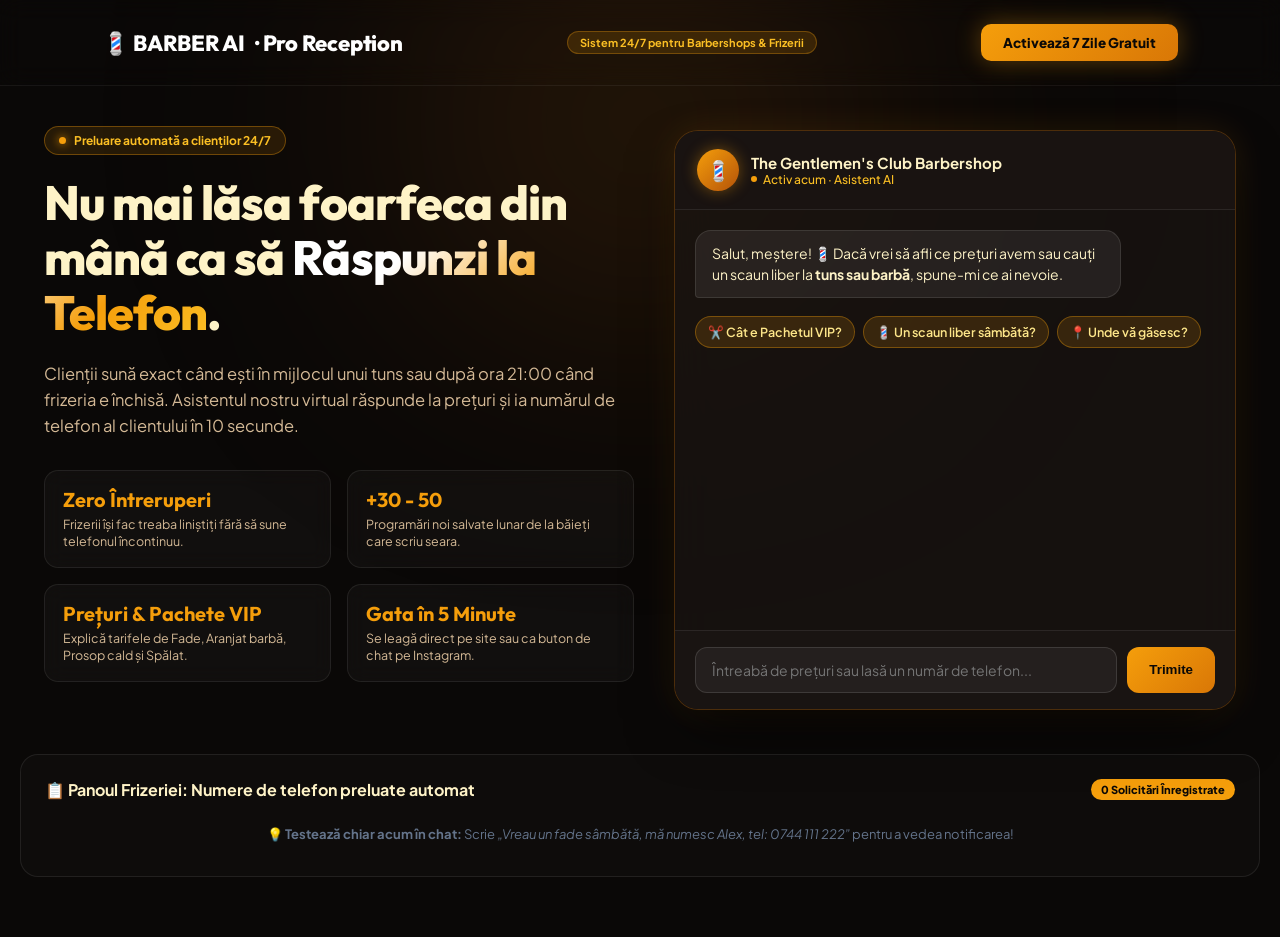
==== barbershop.html @ 40142301 "Showroom AI Chatbots 2026" ====
<!DOCTYPE html>
<html lang="ro">
<head>
<meta charset="UTF-8">
<meta name="viewport" content="width=device-width, initial-scale=1.0">
<title>Recepție AI Barbershop — Asistent Virtual 24/7 pentru Frizerii & Barbershops</title>
<link rel="preconnect" href="https://fonts.googleapis.com">
<link rel="preconnect" href="https://fonts.gstatic.com" crossorigin>
<link href="https://fonts.googleapis.com/css2?family=Plus+Jakarta+Sans:wght@300;400;500;600;700;800&family=Outfit:wght@500;600;700;800;900&family=JetBrains+Mono:wght@400;500&display=swap" rel="stylesheet">
<style>
  :root {
    --bg-dark: #0A0807;
    --card-bg: rgba(26, 21, 18, 0.75);
    --card-border: rgba(217, 119, 6, 0.28);
    --accent-gold: #F59E0B;
    --accent-amber: #D97706;
    --text-primary: #FEF3C7;
    --text-secondary: #D4B996;
    --font-heading: 'Outfit', sans-serif;
    --font-body: 'Plus Jakarta Sans', sans-serif;
  }

  * { box-sizing: border-box; margin: 0; padding: 0; }
  body {
    background: var(--bg-dark);
    color: var(--text-primary);
    font-family: var(--font-body);
    min-height: 100vh;
    overflow-x: hidden;
    position: relative;
    padding-bottom: 60px;
  }

  .ambient-glow {
    position: fixed;
    top: -20%;
    left: 50%;
    transform: translateX(-50%);
    width: 800px;
    height: 600px;
    background: radial-gradient(circle, rgba(217, 119, 6, 0.18) 0%, rgba(180, 83, 9, 0.06) 50%, transparent 80%);
    filter: blur(120px);
    pointer-events: none;
    z-index: 0;
  }

  header {
    position: relative;
    z-index: 10;
    display: flex;
    justify-content: space-between;
    align-items: center;
    padding: 24px 8%;
    border-bottom: 1px solid rgba(255, 255, 255, 0.06);
    backdrop-filter: blur(12px);
  }
  .brand {
    font-family: var(--font-heading);
    font-size: 22px;
    font-weight: 800;
    color: #FFFFFF;
    display: flex;
    align-items: center;
    gap: 10px;
    letter-spacing: -0.01em;
  }
  .brand-badge {
    background: rgba(245, 158, 11, 0.15);
    color: #FBBF24;
    font-size: 11px;
    font-weight: 700;
    padding: 4px 12px;
    border-radius: 20px;
    border: 1px solid rgba(245, 158, 11, 0.3);
  }
  .header-cta {
    background: linear-gradient(135deg, #F59E0B, #D97706);
    color: #0A0807;
    padding: 10px 22px;
    border-radius: 10px;
    font-weight: 800;
    font-size: 13.5px;
    text-decoration: none;
    box-shadow: 0 0 25px rgba(245, 158, 11, 0.35);
    transition: all 0.2s;
  }
  .header-cta:hover { transform: translateY(-2px); box-shadow: 0 0 35px rgba(245, 158, 11, 0.55); }

  .hero-container {
    position: relative;
    z-index: 10;
    max-width: 1240px;
    margin: 40px auto 0;
    padding: 0 24px;
    display: grid;
    grid-template-columns: 1.05fr 1fr;
    gap: 40px;
    align-items: center;
  }
  @media (max-width: 960px) {
    .hero-container { grid-template-columns: 1fr; margin-top: 20px; }
  }

  .pill-tag {
    display: inline-flex;
    align-items: center;
    gap: 8px;
    padding: 6px 14px;
    border-radius: 30px;
    background: rgba(245, 158, 11, 0.12);
    border: 1px solid rgba(245, 158, 11, 0.35);
    font-size: 12px;
    font-weight: 700;
    color: #FBBF24;
    margin-bottom: 20px;
  }
  .pill-dot { width: 7px; height: 7px; border-radius: 50%; background: #F59E0B; box-shadow: 0 0 10px #F59E0B; }
  
  h1 {
    font-family: var(--font-heading);
    font-size: 48px;
    line-height: 1.15;
    font-weight: 800;
    letter-spacing: -0.02em;
    margin-bottom: 20px;
  }
  .gradient-text {
    background: linear-gradient(135deg, #FFFFFF 30%, #F59E0B 70%, #FBBF24 100%);
    -webkit-background-clip: text;
    -webkit-text-fill-color: transparent;
  }
  p.subtitle {
    font-size: 16.5px;
    line-height: 1.6;
    color: var(--text-secondary);
    margin-bottom: 30px;
  }

  .bento-mini {
    display: grid;
    grid-template-columns: 1fr 1fr;
    gap: 16px;
    margin-bottom: 32px;
  }
  .bento-item {
    background: rgba(255, 255, 255, 0.03);
    border: 1px solid rgba(255, 255, 255, 0.08);
    border-radius: 14px;
    padding: 16px 18px;
    backdrop-filter: blur(10px);
  }
  .bento-item b { display: block; font-size: 20px; font-family: var(--font-heading); color: #F59E0B; margin-bottom: 4px; }
  .bento-item span { font-size: 12.5px; color: var(--text-secondary); line-height: 1.4; display: block; }

  .chat-card {
    background: var(--card-bg);
    border: 1px solid var(--card-border);
    border-radius: 24px;
    box-shadow: 0 25px 60px -15px rgba(0, 0, 0, 0.8), 0 0 35px rgba(245, 158, 11, 0.12);
    backdrop-filter: blur(20px);
    display: flex;
    flex-direction: column;
    height: 580px;
    overflow: hidden;
    position: relative;
  }
  .chat-top {
    padding: 18px 22px;
    background: rgba(26, 21, 18, 0.9);
    border-bottom: 1px solid rgba(255, 255, 255, 0.08);
    display: flex;
    justify-content: space-between;
    align-items: center;
  }
  .chat-profile { display: flex; align-items: center; gap: 12px; }
  .chat-avatar-icon {
    width: 42px;
    height: 42px;
    border-radius: 50%;
    background: linear-gradient(135deg, #F59E0B, #B45309);
    display: flex;
    align-items: center;
    justify-content: center;
    font-size: 20px;
    box-shadow: 0 0 15px rgba(245, 158, 11, 0.4);
  }
  .chat-status-active { font-size: 12px; color: #FBBF24; display: flex; align-items: center; gap: 6px; font-weight: 500; }

  .chat-feed {
    flex: 1;
    padding: 20px;
    overflow-y: auto;
    display: flex;
    flex-direction: column;
    gap: 14px;
  }
  .msg-bubble {
    max-width: 82%;
    padding: 12px 16px;
    border-radius: 16px;
    font-size: 14px;
    line-height: 1.5;
  }
  .msg-bubble.bot {
    background: rgba(255, 255, 255, 0.07);
    border: 1px solid rgba(255, 255, 255, 0.1);
    align-self: flex-start;
    border-bottom-left-radius: 4px;
    color: #FEF3C7;
  }
  .msg-bubble.user {
    background: linear-gradient(135deg, #F59E0B, #D97706);
    color: #0A0807;
    font-weight: 600;
    align-self: flex-end;
    border-bottom-right-radius: 4px;
    box-shadow: 0 4px 15px rgba(245, 158, 11, 0.3);
  }

  .quick-chips-group { display: flex; flex-wrap: wrap; gap: 8px; margin-top: 4px; }
  .quick-chip-btn {
    background: rgba(245, 158, 11, 0.15);
    border: 1px solid rgba(245, 158, 11, 0.35);
    color: #FDE68A;
    padding: 7px 12px;
    border-radius: 20px;
    font-size: 12.5px;
    font-weight: 600;
    cursor: pointer;
    transition: all 0.2s;
  }
  .quick-chip-btn:hover {
    background: linear-gradient(135deg, #F59E0B, #D97706);
    color: #0A0807;
    transform: translateY(-2px);
  }

  .typing-ind {
    display: flex; gap: 5px; padding: 12px 16px; background: rgba(255, 255, 255, 0.05);
    border: 1px solid rgba(255, 255, 255, 0.08); border-radius: 16px; align-self: flex-start;
  }
  .typing-ind span { width: 6px; height: 6px; border-radius: 50%; background: #F59E0B; animation: bounce 1.2s infinite ease-in-out; }
  .typing-ind span:nth-child(2) { animation-delay: 0.15s; }
  .typing-ind span:nth-child(3) { animation-delay: 0.3s; }
  @keyframes bounce { 0%, 60%, 100% { transform: translateY(0); opacity: 0.4; } 30% { transform: translateY(-5px); opacity: 1; } }

  .lead-toast {
    background: linear-gradient(135deg, rgba(245, 158, 11, 0.2), rgba(217, 119, 6, 0.15));
    border: 1px solid #F59E0B;
    color: #FEF3C7;
    padding: 12px 16px;
    border-radius: 12px;
    font-size: 13px;
    display: flex;
    align-items: center;
    gap: 10px;
    box-shadow: 0 0 20px rgba(245, 158, 11, 0.25);
  }

  .chat-bottom-input {
    padding: 16px 20px;
    background: rgba(26, 21, 18, 0.95);
    border-top: 1px solid rgba(255, 255, 255, 0.08);
    display: flex;
    gap: 10px;
  }
  .chat-bottom-input input {
    flex: 1;
    background: rgba(255, 255, 255, 0.05);
    border: 1px solid rgba(255, 255, 255, 0.12);
    border-radius: 12px;
    padding: 13px 16px;
    color: #FFFFFF;
    font-family: inherit;
    font-size: 14px;
    outline: none;
    transition: all 0.2s;
  }
  .chat-bottom-input input:focus {
    border-color: #F59E0B;
    background: rgba(255, 255, 255, 0.08);
    box-shadow: 0 0 15px rgba(245, 158, 11, 0.2);
  }
  .send-action-btn {
    background: linear-gradient(135deg, #F59E0B, #D97706);
    color: #0A0807;
    border: none;
    border-radius: 12px;
    padding: 0 22px;
    font-weight: 800;
    cursor: pointer;
    transition: all 0.2s;
  }
  .send-action-btn:hover { transform: scale(1.02); opacity: 0.95; }

  .reception-panel {
    max-width: 1240px;
    margin: 40px auto 0;
    padding: 24px;
    background: rgba(255, 255, 255, 0.02);
    border: 1px solid rgba(255, 255, 255, 0.08);
    border-radius: 18px;
  }
  .reception-header { display: flex; justify-content: space-between; align-items: center; margin-bottom: 16px; }
  .reception-badge { background: #F59E0B; color: #0A0807; font-weight: 800; font-size: 11px; padding: 4px 10px; border-radius: 20px; }
  .leads-flow { display: flex; flex-direction: column; gap: 10px; }
  .lead-entry {
    background: rgba(255, 255, 255, 0.03);
    border: 1px solid rgba(255, 255, 255, 0.06);
    padding: 12px 18px;
    border-radius: 10px;
    display: flex;
    justify-content: space-between;
    align-items: center;
    font-size: 13.5px;
  }
  .lead-num { font-family: 'JetBrains Mono', monospace; color: #FBBF24; font-weight: 600; }
</style>
</head>
<body>

  <div class="ambient-glow"></div>

  <header>
    <div class="brand">
      💈 BARBER AI <span>· Pro Reception</span>
    </div>
    <div class="brand-badge">Sistem 24/7 pentru Barbershops & Frizerii</div>
    <a href="#test" class="header-cta">Activează 7 Zile Gratuit</a>
  </header>

  <div class="hero-container" id="test">
    <div>
      <div class="pill-tag">
        <span class="pill-dot"></span> Preluare automată a clienților 24/7
      </div>
      <h1>Nu mai lăsa foarfeca din mână ca să <span class="gradient-text">Răspunzi la Telefon</span>.</h1>
      <p class="subtitle">
        Clienții sună exact când ești în mijlocul unui tuns sau după ora 21:00 când frizeria e închisă. Asistentul nostru virtual răspunde la prețuri și ia numărul de telefon al clientului în 10 secunde.
      </p>

      <div class="bento-mini">
        <div class="bento-item">
          <b>Zero Întreruperi</b>
          <span>Frizerii își fac treaba liniștiți fără să sune telefonul încontinuu.</span>
        </div>
        <div class="bento-item">
          <b>+30 - 50</b>
          <span>Programări noi salvate lunar de la băieți care scriu seara.</span>
        </div>
        <div class="bento-item">
          <b>Prețuri & Pachete VIP</b>
          <span>Explică tarifele de Fade, Aranjat barbă, Prosop cald și Spălat.</span>
        </div>
        <div class="bento-item">
          <b>Gata în 5 Minute</b>
          <span>Se leagă direct pe site sau ca buton de chat pe Instagram.</span>
        </div>
      </div>
    </div>

    <div class="chat-card">
      <div class="chat-top">
        <div class="chat-profile">
          <div class="chat-avatar-icon">💈</div>
          <div>
            <div style="font-weight: 700; font-size: 15px;">The Gentlemen's Club Barbershop</div>
            <div class="chat-status-active"><span style="width:6px;height:6px;border-radius:50%;background:#F59E0B;"></span> Activ acum · Asistent AI</div>
          </div>
        </div>
      </div>

      <div class="chat-feed" id="chatFeed">
        <div class="msg-bubble bot">
          Salut, meștere! 💈 Dacă vrei să afli ce prețuri avem sau cauți un scaun liber la <b>tuns sau barbă</b>, spune-mi ce ai nevoie.
        </div>

        <div class="quick-chips-group" id="chipsBox">
          <div class="quick-chip-btn" onclick="sendChip('Cât costă Pachetul VIP (Tuns + Barbă)?')">✂️ Cât e Pachetul VIP?</div>
          <div class="quick-chip-btn" onclick="sendChip('Vreau o programare sâmbătă la prânz')">💈 Un scaun liber sâmbătă?</div>
          <div class="quick-chip-btn" onclick="sendChip('Unde aveți frizeria?')">📍 Unde vă găsesc?</div>
        </div>
      </div>

      <div class="chat-bottom-input">
        <input type="text" id="chatInput" placeholder="Întreabă de prețuri sau lasă un număr de telefon..." />
        <button class="send-action-btn" id="sendBtn" onclick="handleSend()">Trimite</button>
      </div>
    </div>
  </div>

  <div class="reception-panel">
    <div class="reception-header">
      <div style="font-weight: 700; font-size: 16px; display:flex; align-items:center; gap:10px;">
        📋 Panoul Frizeriei: Numere de telefon preluate automat
      </div>
      <span class="reception-badge" id="leadsCounterBadge">0 Clienți Înregistrați</span>
    </div>
    <div class="leads-flow" id="leadsContainer">
      <div style="color: #64748B; font-size: 13px; text-align: center; padding: 10px;">
        💡 <b>Testează chiar acum în chat:</b> Scrie <i>„Vreau un fade sâmbătă, mă numesc Alex, tel: 0744 111 222”</i> pentru a vedea notificarea!
      </div>
    </div>
  </div>

<script>
const API_URL = 'http://127.0.0.1:8000';
const clinicId = 'frizerie';
let chatHistory = [];

function appendMsg(text, role) {
  const feed = document.getElementById('chatFeed');
  const div = document.createElement('div');
  div.className = 'msg-bubble ' + role;
  div.innerHTML = text.replace(/\*\*(.*?)\*\*/g, '<b>$1</b>').replace(/\n/g, '<br/>');
  feed.appendChild(div);
  feed.scrollTop = feed.scrollHeight;
  return div;
}

function showTypingAnim() {
  const feed = document.getElementById('chatFeed');
  const div = document.createElement('div');
  div.className = 'typing-ind';
  div.id = 'typingBubble';
  div.innerHTML = '<span></span><span></span><span></span>';
  feed.appendChild(div);
  feed.scrollTop = feed.scrollHeight;
}

function hideTypingAnim() {
  const el = document.getElementById('typingBubble');
  if(el) el.remove();
}

function sendChip(text) {
  document.getElementById('chatInput').value = text;
  handleSend();
}


// Client-Side Fallback Engine (Runs 100% offline & fast on GitHub Pages / Mobile)
function extractPhoneClient(txt) {
  const clean = txt.replace(/[\s\.\-\/]/g, '');
  const m = clean.match(/(?:(?:\+40|0040)?0?7\d{8})/);
  return m ? m[0] : null;
}

function extractNameClient(txt) {
  const p1 = /(?:mă numesc|ma numesc|numele meu este|sunt)\s+([A-ZĂÎÂȘȚa-zăîâșț\s]{3,30})/i;
  const p2 = /^([A-ZĂÎÂȘȚ][a-zăîâșț]+\s+[A-ZĂÎÂȘȚ][a-zăîâșț]+)/;
  const m = txt.match(p1) || txt.match(p2);
  return m ? m[1].trim() : 'Client';
}

function runClientRuleEngine(msg, cid) {
  const text = msg.toLowerCase();
  
  if (cid === 'stomatologie') {
    if (/doare|durere|urgenta|urgență|sange|sânge|umflat|rupt/.test(text)) {
      return 'Înțeleg perfect, durerile de dinți sunt groaznice! La noi prioritizăm urgențele chiar în aceeași zi. Lasă-mi repede un număr de telefon sau sună-ne direct la 📞 **0722 123 456** ca să te vadă medicul de gardă cât mai repede.';
    }
    if (/programare|programez|loc|cand|când|disponibil|ora|ziua/.test(text)) {
      return 'Cu mare drag te ajutăm cu o programare! În ce zi sau parte a zilei ți-ar fi mai comod (de exemplu dimineața sau după ora 16:00)? Lasă-mi te rog un nume și un număr de telefon, iar colega mea de la recepție te sună scurt să-ți confirme intervalul exact.';
    }
    if (/detartraj|curatare|curățare|igienizare|airflow/.test(text)) {
      return 'Pentru pachetul complet de igienizare (care include detartraj cu ultrasunete, periaj profesional și airflow), tariful este de **250 lei**. Durează aproximativ 40 de minute și dinții se simt super curați după. Ai vrea să te trecem pe listă săptămâna aceasta?';
    }
    if (/albire/.test(text)) {
      return 'Albirea profesională cu lampă LED este **850 lei**. Este tratamentul cel mai eficient, se face într-o singură ședință și vezi rezultatul imediat pe scaun. Vrei să verificăm o zi liberă pentru asta?';
    }
    if (/carie|plomba|plombă/.test(text)) {
      return 'Pentru o carie simplă, plomba fotopolimerizabilă estetică este între **180 și 250 lei**. Lucrăm cu anestezie blândă, deci nu simți absolut nimic. Vrei să te programăm la o consultație?';
    }
    if (/pret|preț|cost|cat costa|cât costă|tarife/.test(text)) {
      return 'Uite câteva dintre cele mai cerute tarife la Clinica Zâmbet:\n\n• **Igienizare completă (detartraj + airflow)**: 250 lei\n• **Tratament carie (plombă estetică)**: 180 - 250 lei\n• **Albire profesională LED**: 850 lei\n• **Consultație + plan tratament**: 100 lei (sau **GRATUITĂ** la tratament)\n\nCe tratament te-ar interesa?';
    }
    if (/unde|adresa|locatie|locație/.test(text)) {
      return 'Clinica noastră este pe **Str. Mihai Eminescu nr. 42 (lângă Parcul Central)**. Avem locuri de parcare aproape. Vrei să stabilim o zi pentru o vizită?';
    }
    return 'Bună! Te ajut cu drag cu orice informație despre tarife, medici sau programări la Clinica Zâmbet. Ce ai dori să afli?';
  }

  if (cid === 'salon') {
    if (/programare|programez|loc|cand|când|disponibil|liber/.test(text)) {
      return 'Super! Ce serviciu ai dori (unghii, tuns, vopsit) și în ce zi ți-ar conveni să vii? Lasă-mi te rog numele tău și un număr de telefon, iar fetele îți dau un mesaj rapid pe WhatsApp cu opțiunile de ore libere.';
    }
    if (/unghii|manichiura|manichiură|semi|apex/.test(text)) {
      return 'Manichiura semipermanentă cu apex este **110 lei**, iar fetele lucrează extrem de curat și rezistă impecabil 3-4 săptămâni fără să sară oja. Vrei să-ți găsim un loc pentru săptămâna asta?';
    }
    if (/balayage|vopsit|blond|suvite|șuvițe/.test(text)) {
      return 'Vopsitul Balayage pornește de la **350 lei** (în funcție de lungimea și desimea părului tău). Fetele sunt specializate pe tehnici moderne și protejează firul de păr. Ai vrea să te programezi?';
    }
    if (/pret|preț|cost|cat costa|cât costă|tarife/.test(text)) {
      return 'Uite lista noastră cu cele mai iubite servicii de la Salon Elegance:\n\n• **Manichiură semi cu apex**: 110 lei\n• **Tuns damă + coafat**: 120 lei\n• **Vopsit Balayage**: de la 350 lei\n• **Tratament păr botox/keratină**: 220 lei\n\nCe ai vrea să-ți facem frumos?';
    }
    if (/unde|adresa|locatie|locație/.test(text)) {
      return 'Salonul nostru este pe **Bulevardul Unirii nr. 18**. Te așteptăm cu o cafea bună! Vrei să căutăm un loc liber?';
    }
    return 'Bunăă! ✨ Sunt asistenta fetelor de la Salon Elegance. Spune-mi ce ai în plan (unghii, păr, tratamente) și te ajut cu drag!';
  }

  if (cid === 'frizerie') {
    if (/programare|programez|loc|scaun|cand|când|tund|tuns|vin/.test(text)) {
      return 'Te rezolvăm imediat! În ce zi și cam la ce oră ai vrea să treci pe la noi? Lasă-mi un nume și un număr de telefon, și te trec băieții direct în agendă.';
    }
    if (/vip|pachet|barba|barbă/.test(text)) {
      return 'Pachetul VIP este **90 lei** și include tot: tuns complet (fade sau clasic), barbă conturată la brici, spălat, styling și prosop cald cu uleiuri. Ieși ca nou de la noi. Vrei să-ți rezervăm un scaun?';
    }
    if (/tuns|fade|clasic/.test(text)) {
      return 'Tunsul (fade sau clasic) cu spălat și styling de final este **55 lei**. Când vrei să vii să te aranjăm?';
    }
    if (/pret|preț|cost|cat costa|cât costă/.test(text)) {
      return 'Prețurile la The Gentlemen\'s Club sunt cinstite:\n\n• **Tuns (Fade / Clasic) + Styling**: 55 lei\n• **Pachet VIP (Tuns + Barbă + Prosop cald)**: 90 lei\n• **Contur și aranjat barbă la brici**: 45 lei\n\nTe bagi la un tuns săptămâna asta?';
    }
    if (/unde|adresa|locatie|locație/.test(text)) {
      return 'Ne găsești pe **Str. Victoriei nr. 5**. Ai locuri de parcare chiar în față. Te așteptăm!';
    }
    return 'Salut, meștere! 💈 Dacă vrei să afli prețurile sau cauți un scaun liber la tuns/barbă, spune-mi ce ai nevoie și te rezolv!';
  }

  return 'Bună! Cu mare drag te ajut cu orice informație despre tarife sau o programare rapidă.';
}

async function handleSend() {
  const input = document.getElementById('chatInput');
  const text = input.value.trim();
  if(!text) return;

  appendMsg(text, 'user');
  chatHistory.push({ role: 'user', text: text });
  input.value = '';
  document.getElementById('sendBtn').disabled = true;
  showTypingAnim();

  const chips = document.getElementById('chipsBox');
  if(chips) chips.style.display = 'none';

  let replyText = '';
  let phone = extractPhoneClient(text);
  let name = extractNameClient(text);
  let leadCaptured = false;

  if (phone) {
    leadCaptured = true;
    const leads = JSON.parse(localStorage.getItem('saved_leads_' + clinicId) || '[]');
    leads.unshift({
      name: name,
      phone: phone,
      timestamp: new Date().toLocaleTimeString([], {hour: '2-digit', minute:'2-digit'}),
      clinic_id: clinicId
    });
    localStorage.setItem('saved_leads_' + clinicId, JSON.stringify(leads));
  }

  try {
    const controller = new AbortController();
    const timeoutId = setTimeout(() => controller.abort(), 1500);
    const res = await fetch(`${API_URL}/api/chat`, {
      method: 'POST',
      headers: { 'Content-Type': 'application/json' },
      body: JSON.stringify({ message: text, clinic_id: clinicId, history: chatHistory }),
      signal: controller.signal
    });
    clearTimeout(timeoutId);
    const data = await res.json();
    replyText = data.reply;
    if (data.lead_captured) { leadCaptured = true; phone = data.phone_detected; }
  } catch(e) {
    await new Promise(r => setTimeout(r, 600));
    if (leadCaptured) {
      if (clinicId === 'stomatologie') replyText = `Mulțumim din suflet${name ? ', ' + name : ''}! Am notat numărul tău (${phone}). Te sună colega noastră de la recepție în câteva minute să confirmăm ora exactă. Să ai o zi liniștită!`;
      else if (clinicId === 'salon') replyText = `Super, mulțumim mult${name ? ', ' + name : ''}! Am notat numărul (${phone}). Îți lasă fetele mesaj pe WhatsApp imediat cu orele disponibile. Abia așteptăm să te răsfățăm la salon! ✨`;
      else replyText = `Top, am notat (${phone})! Te sună băieții scurt să-ți confirme scaunul. Te așteptăm la tuns, meștere! 💈`;
    } else {
      replyText = runClientRuleEngine(text, clinicId);
    }
  }

  hideTypingAnim();
  appendMsg(replyText, 'bot');
  chatHistory.push({ role: 'assistant', text: replyText });

  if(leadCaptured) {
    const toast = document.createElement('div');
    toast.className = 'lead-toast';
    toast.innerHTML = `✅ <b>Programare Notată!</b> Numărul <b>${phone}</b> a fost trimis recepției pentru confirmare.`;
    document.getElementById('chatFeed').appendChild(toast);
  }

  loadLeadsStream();
  document.getElementById('sendBtn').disabled = false;
  input.focus();
}



async function loadLeadsStream() {
  let leads = [];
  try {
    const res = await fetch(`${API_URL}/api/leads`);
    const serverLeads = await res.json();
    leads = serverLeads.filter(l => l.clinic_id === clinicId);
  } catch(e) {}

  const localLeads = JSON.parse(localStorage.getItem('saved_leads_' + clinicId) || '[]');
  leads = [...localLeads, ...leads];

  document.getElementById('leadsCounterBadge').textContent = `${leads.length} Solicitări Înregistrate`;
  const box = document.getElementById('leadsContainer');
  if(leads.length > 0) {
    box.innerHTML = leads.slice(0, 10).map(l => `
      <div class="lead-entry">
        <div><b>${l.name}</b> · <span style="color:#94A3B8;">Solicitare programare nouă</span></div>
        <div><span class="lead-num">📞 ${l.phone}</span> <span style="color:#64748B; font-size:11px; margin-left:10px;">${l.timestamp}</span></div>
      </div>
    `).join('');
  }
}

loadLeadsStream();

</script>

</body>
</html>
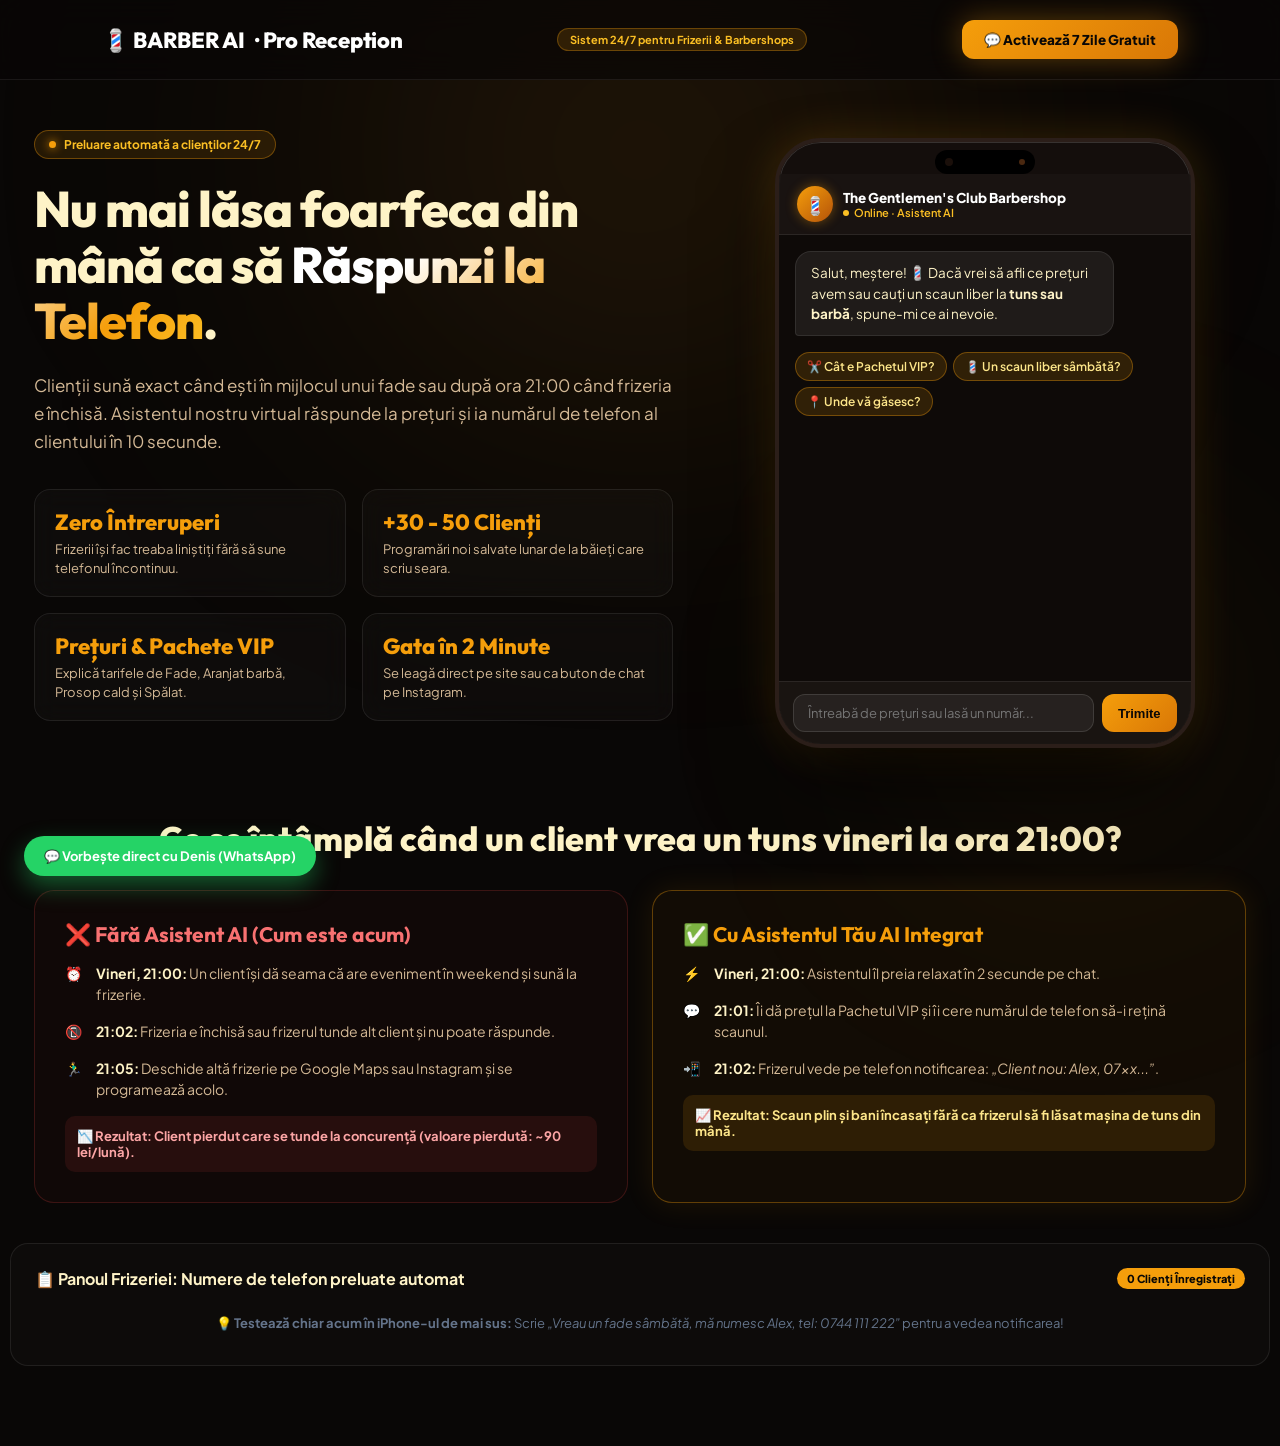
==== commit 25615664: "Ultra-luxury redesign: iPhone mockup, Before/After comparison, direct WhatsApp CTA" ====
--- a/barbershop.html
+++ b/barbershop.html
@@ -6,12 +6,12 @@
 <title>Recepție AI Barbershop — Asistent Virtual 24/7 pentru Frizerii & Barbershops</title>
 <link rel="preconnect" href="https://fonts.googleapis.com">
 <link rel="preconnect" href="https://fonts.gstatic.com" crossorigin>
-<link href="https://fonts.googleapis.com/css2?family=Plus+Jakarta+Sans:wght@300;400;500;600;700;800&family=Outfit:wght@500;600;700;800;900&family=JetBrains+Mono:wght@400;500&display=swap" rel="stylesheet">
+<link href="https://fonts.googleapis.com/css2?family=Plus+Jakarta+Sans:wght@300;400;500;600;700;800&family=Outfit:wght@500;600;700;800;900&family=JetBrains+Mono:wght@400;500;600&display=swap" rel="stylesheet">
 <style>
   :root {
-    --bg-dark: #0A0807;
-    --card-bg: rgba(26, 21, 18, 0.75);
-    --card-border: rgba(217, 119, 6, 0.28);
+    --bg-dark: #090706;
+    --card-bg: rgba(22, 17, 15, 0.75);
+    --card-border: rgba(245, 158, 11, 0.25);
     --accent-gold: #F59E0B;
     --accent-amber: #D97706;
     --text-primary: #FEF3C7;
@@ -28,17 +28,28 @@
     min-height: 100vh;
     overflow-x: hidden;
     position: relative;
-    padding-bottom: 60px;
-  }
-
-  .ambient-glow {
+    padding-bottom: 80px;
+  }
+
+  .mesh-glow-1 {
     position: fixed;
-    top: -20%;
+    top: -150px;
     left: 50%;
     transform: translateX(-50%);
-    width: 800px;
+    width: 900px;
     height: 600px;
-    background: radial-gradient(circle, rgba(217, 119, 6, 0.18) 0%, rgba(180, 83, 9, 0.06) 50%, transparent 80%);
+    background: radial-gradient(circle, rgba(245, 158, 11, 0.16) 0%, rgba(217, 119, 6, 0.04) 60%, transparent 80%);
+    filter: blur(140px);
+    pointer-events: none;
+    z-index: 0;
+  }
+  .mesh-glow-2 {
+    position: fixed;
+    bottom: -100px;
+    right: -100px;
+    width: 600px;
+    height: 600px;
+    background: radial-gradient(circle, rgba(245, 158, 11, 0.07) 0%, transparent 70%);
     filter: blur(120px);
     pointer-events: none;
     z-index: 0;
@@ -46,13 +57,14 @@
 
   header {
     position: relative;
-    z-index: 10;
+    z-index: 50;
     display: flex;
     justify-content: space-between;
     align-items: center;
-    padding: 24px 8%;
-    border-bottom: 1px solid rgba(255, 255, 255, 0.06);
-    backdrop-filter: blur(12px);
+    padding: 20px 8%;
+    border-bottom: 1px solid rgba(255, 255, 255, 0.07);
+    backdrop-filter: blur(16px);
+    background: rgba(9, 7, 6, 0.7);
   }
   .brand {
     font-family: var(--font-heading);
@@ -73,32 +85,38 @@
     border-radius: 20px;
     border: 1px solid rgba(245, 158, 11, 0.3);
   }
-  .header-cta {
+  .whatsapp-header-btn {
     background: linear-gradient(135deg, #F59E0B, #D97706);
-    color: #0A0807;
-    padding: 10px 22px;
-    border-radius: 10px;
+    color: #090706;
+    padding: 11px 22px;
+    border-radius: 12px;
     font-weight: 800;
     font-size: 13.5px;
     text-decoration: none;
-    box-shadow: 0 0 25px rgba(245, 158, 11, 0.35);
-    transition: all 0.2s;
-  }
-  .header-cta:hover { transform: translateY(-2px); box-shadow: 0 0 35px rgba(245, 158, 11, 0.55); }
+    display: flex;
+    align-items: center;
+    gap: 8px;
+    box-shadow: 0 0 30px rgba(245, 158, 11, 0.35);
+    transition: all 0.25s cubic-bezier(0.16, 1, 0.3, 1);
+  }
+  .whatsapp-header-btn:hover {
+    transform: translateY(-2px) scale(1.02);
+    box-shadow: 0 0 40px rgba(245, 158, 11, 0.55);
+  }
 
   .hero-container {
     position: relative;
     z-index: 10;
-    max-width: 1240px;
-    margin: 40px auto 0;
+    max-width: 1260px;
+    margin: 50px auto 0;
     padding: 0 24px;
     display: grid;
-    grid-template-columns: 1.05fr 1fr;
-    gap: 40px;
-    align-items: center;
-  }
-  @media (max-width: 960px) {
-    .hero-container { grid-template-columns: 1fr; margin-top: 20px; }
+    grid-template-columns: 1.1fr 0.9fr;
+    gap: 50px;
+    align-items: center;
+  }
+  @media (max-width: 980px) {
+    .hero-container { grid-template-columns: 1fr; margin-top: 24px; gap: 36px; }
   }
 
   .pill-tag {
@@ -112,189 +130,229 @@
     font-size: 12px;
     font-weight: 700;
     color: #FBBF24;
-    margin-bottom: 20px;
+    margin-bottom: 22px;
   }
   .pill-dot { width: 7px; height: 7px; border-radius: 50%; background: #F59E0B; box-shadow: 0 0 10px #F59E0B; }
-  
+
   h1 {
     font-family: var(--font-heading);
-    font-size: 48px;
-    line-height: 1.15;
+    font-size: 50px;
+    line-height: 1.12;
     font-weight: 800;
     letter-spacing: -0.02em;
-    margin-bottom: 20px;
-  }
+    margin-bottom: 22px;
+  }
+  @media (max-width: 600px) { h1 { font-size: 36px; } }
+
   .gradient-text {
-    background: linear-gradient(135deg, #FFFFFF 30%, #F59E0B 70%, #FBBF24 100%);
+    background: linear-gradient(135deg, #FFFFFF 30%, #F59E0B 75%, #FBBF24 100%);
     -webkit-background-clip: text;
     -webkit-text-fill-color: transparent;
   }
   p.subtitle {
-    font-size: 16.5px;
-    line-height: 1.6;
+    font-size: 17px;
+    line-height: 1.65;
     color: var(--text-secondary);
-    margin-bottom: 30px;
+    margin-bottom: 34px;
   }
 
   .bento-mini {
     display: grid;
     grid-template-columns: 1fr 1fr;
     gap: 16px;
-    margin-bottom: 32px;
+    margin-bottom: 36px;
   }
   .bento-item {
-    background: rgba(255, 255, 255, 0.03);
+    background: rgba(255, 255, 255, 0.025);
     border: 1px solid rgba(255, 255, 255, 0.08);
-    border-radius: 14px;
-    padding: 16px 18px;
-    backdrop-filter: blur(10px);
-  }
-  .bento-item b { display: block; font-size: 20px; font-family: var(--font-heading); color: #F59E0B; margin-bottom: 4px; }
-  .bento-item span { font-size: 12.5px; color: var(--text-secondary); line-height: 1.4; display: block; }
-
-  .chat-card {
-    background: var(--card-bg);
-    border: 1px solid var(--card-border);
-    border-radius: 24px;
-    box-shadow: 0 25px 60px -15px rgba(0, 0, 0, 0.8), 0 0 35px rgba(245, 158, 11, 0.12);
-    backdrop-filter: blur(20px);
+    border-radius: 16px;
+    padding: 18px 20px;
+    backdrop-filter: blur(12px);
+  }
+  .bento-item b { display: block; font-size: 22px; font-family: var(--font-heading); color: #F59E0B; margin-bottom: 4px; font-weight: 800; }
+  .bento-item span { font-size: 13px; color: var(--text-secondary); line-height: 1.45; display: block; }
+
+  .phone-mockup-wrapper {
+    position: relative;
+    max-width: 420px;
+    width: 100%;
+    margin: 0 auto;
+  }
+  .iphone-frame {
+    background: #140E0C;
+    border-radius: 46px;
+    border: 4px solid #2B1E19;
+    box-shadow: 0 40px 90px -20px rgba(0, 0, 0, 0.9), 0 0 45px rgba(245, 158, 11, 0.2), inset 0 0 0 1px rgba(255, 255, 255, 0.15);
+    overflow: hidden;
+    height: 610px;
     display: flex;
     flex-direction: column;
-    height: 580px;
-    overflow: hidden;
     position: relative;
   }
-  .chat-top {
-    padding: 18px 22px;
+  .dynamic-island {
+    width: 100px;
+    height: 24px;
+    background: #000000;
+    border-radius: 20px;
+    margin: 8px auto 0;
+    display: flex;
+    align-items: center;
+    justify-content: space-between;
+    padding: 0 10px;
+    z-index: 30;
+  }
+  .island-cam { width: 8px; height: 8px; border-radius: 50%; background: #1a0f0a; }
+  .island-sensor { width: 6px; height: 6px; border-radius: 50%; background: #4a2810; }
+
+  .phone-chat-top {
+    padding: 12px 18px;
     background: rgba(26, 21, 18, 0.9);
     border-bottom: 1px solid rgba(255, 255, 255, 0.08);
     display: flex;
     justify-content: space-between;
     align-items: center;
   }
-  .chat-profile { display: flex; align-items: center; gap: 12px; }
-  .chat-avatar-icon {
-    width: 42px;
-    height: 42px;
+  .phone-profile { display: flex; align-items: center; gap: 10px; }
+  .avatar-circle {
+    width: 36px;
+    height: 36px;
     border-radius: 50%;
     background: linear-gradient(135deg, #F59E0B, #B45309);
     display: flex;
     align-items: center;
     justify-content: center;
-    font-size: 20px;
-    box-shadow: 0 0 15px rgba(245, 158, 11, 0.4);
-  }
-  .chat-status-active { font-size: 12px; color: #FBBF24; display: flex; align-items: center; gap: 6px; font-weight: 500; }
+    font-size: 18px;
+    box-shadow: 0 0 12px rgba(245, 158, 11, 0.4);
+  }
+  .online-indicator { font-size: 11px; color: #FBBF24; display: flex; align-items: center; gap: 5px; font-weight: 600; }
 
   .chat-feed {
     flex: 1;
-    padding: 20px;
+    padding: 16px;
     overflow-y: auto;
     display: flex;
     flex-direction: column;
-    gap: 14px;
+    gap: 12px;
+    background: #0E0A08;
   }
   .msg-bubble {
-    max-width: 82%;
-    padding: 12px 16px;
+    max-width: 84%;
+    padding: 11px 15px;
     border-radius: 16px;
-    font-size: 14px;
+    font-size: 13.5px;
     line-height: 1.5;
   }
   .msg-bubble.bot {
     background: rgba(255, 255, 255, 0.07);
-    border: 1px solid rgba(255, 255, 255, 0.1);
+    border: 1px solid rgba(255, 255, 255, 0.09);
     align-self: flex-start;
     border-bottom-left-radius: 4px;
     color: #FEF3C7;
   }
   .msg-bubble.user {
     background: linear-gradient(135deg, #F59E0B, #D97706);
-    color: #0A0807;
-    font-weight: 600;
+    color: #090706;
+    font-weight: 700;
     align-self: flex-end;
     border-bottom-right-radius: 4px;
     box-shadow: 0 4px 15px rgba(245, 158, 11, 0.3);
   }
 
-  .quick-chips-group { display: flex; flex-wrap: wrap; gap: 8px; margin-top: 4px; }
+  .quick-chips-group { display: flex; flex-wrap: wrap; gap: 6px; margin-top: 4px; }
   .quick-chip-btn {
     background: rgba(245, 158, 11, 0.15);
     border: 1px solid rgba(245, 158, 11, 0.35);
     color: #FDE68A;
-    padding: 7px 12px;
-    border-radius: 20px;
-    font-size: 12.5px;
+    padding: 6px 11px;
+    border-radius: 18px;
+    font-size: 12px;
     font-weight: 600;
     cursor: pointer;
     transition: all 0.2s;
   }
-  .quick-chip-btn:hover {
-    background: linear-gradient(135deg, #F59E0B, #D97706);
-    color: #0A0807;
-    transform: translateY(-2px);
-  }
+  .quick-chip-btn:hover { background: linear-gradient(135deg, #F59E0B, #D97706); color: #090706; transform: translateY(-2px); }
 
   .typing-ind {
-    display: flex; gap: 5px; padding: 12px 16px; background: rgba(255, 255, 255, 0.05);
+    display: flex; gap: 4px; padding: 10px 14px; background: rgba(255, 255, 255, 0.05);
     border: 1px solid rgba(255, 255, 255, 0.08); border-radius: 16px; align-self: flex-start;
   }
-  .typing-ind span { width: 6px; height: 6px; border-radius: 50%; background: #F59E0B; animation: bounce 1.2s infinite ease-in-out; }
+  .typing-ind span { width: 5px; height: 5px; border-radius: 50%; background: #F59E0B; animation: bounce 1.2s infinite ease-in-out; }
   .typing-ind span:nth-child(2) { animation-delay: 0.15s; }
   .typing-ind span:nth-child(3) { animation-delay: 0.3s; }
   @keyframes bounce { 0%, 60%, 100% { transform: translateY(0); opacity: 0.4; } 30% { transform: translateY(-5px); opacity: 1; } }
 
   .lead-toast {
-    background: linear-gradient(135deg, rgba(245, 158, 11, 0.2), rgba(217, 119, 6, 0.15));
+    background: linear-gradient(135deg, rgba(245, 158, 11, 0.22), rgba(217, 119, 6, 0.15));
     border: 1px solid #F59E0B;
     color: #FEF3C7;
-    padding: 12px 16px;
+    padding: 10px 14px;
     border-radius: 12px;
-    font-size: 13px;
-    display: flex;
-    align-items: center;
-    gap: 10px;
+    font-size: 12.5px;
+    display: flex;
+    align-items: center;
+    gap: 8px;
     box-shadow: 0 0 20px rgba(245, 158, 11, 0.25);
   }
 
   .chat-bottom-input {
-    padding: 16px 20px;
-    background: rgba(26, 21, 18, 0.95);
+    padding: 12px 14px;
+    background: rgba(26, 21, 18, 0.98);
     border-top: 1px solid rgba(255, 255, 255, 0.08);
     display: flex;
-    gap: 10px;
+    gap: 8px;
   }
   .chat-bottom-input input {
     flex: 1;
-    background: rgba(255, 255, 255, 0.05);
+    background: rgba(255, 255, 255, 0.06);
     border: 1px solid rgba(255, 255, 255, 0.12);
     border-radius: 12px;
-    padding: 13px 16px;
+    padding: 10px 14px;
     color: #FFFFFF;
     font-family: inherit;
-    font-size: 14px;
+    font-size: 13px;
     outline: none;
-    transition: all 0.2s;
-  }
-  .chat-bottom-input input:focus {
-    border-color: #F59E0B;
-    background: rgba(255, 255, 255, 0.08);
-    box-shadow: 0 0 15px rgba(245, 158, 11, 0.2);
-  }
+  }
+  .chat-bottom-input input:focus { border-color: #F59E0B; background: rgba(255, 255, 255, 0.09); }
   .send-action-btn {
     background: linear-gradient(135deg, #F59E0B, #D97706);
-    color: #0A0807;
+    color: #090706;
     border: none;
     border-radius: 12px;
-    padding: 0 22px;
+    padding: 0 16px;
     font-weight: 800;
+    font-size: 13px;
     cursor: pointer;
-    transition: all 0.2s;
-  }
-  .send-action-btn:hover { transform: scale(1.02); opacity: 0.95; }
+  }
+
+  .comparison-section {
+    max-width: 1260px;
+    margin: 60px auto 0;
+    padding: 0 24px;
+  }
+  .comp-title { text-align: center; margin-bottom: 30px; font-family: var(--font-heading); font-size: 34px; font-weight: 800; }
+  .comp-grid { display: grid; grid-template-columns: 1fr 1fr; gap: 24px; }
+  @media (max-width: 760px) { .comp-grid { grid-template-columns: 1fr; } }
+  
+  .comp-card {
+    border-radius: 20px;
+    padding: 30px;
+    border: 1px solid rgba(255, 255, 255, 0.08);
+  }
+  .comp-card.bad {
+    background: rgba(239, 68, 68, 0.03);
+    border-color: rgba(239, 68, 68, 0.2);
+  }
+  .comp-card.good {
+    background: rgba(245, 158, 11, 0.04);
+    border-color: rgba(245, 158, 11, 0.35);
+    box-shadow: 0 0 30px rgba(245, 158, 11, 0.1);
+  }
+  .comp-card h3 { font-size: 21px; font-family: var(--font-heading); margin-bottom: 16px; display: flex; align-items: center; gap: 10px; }
+  .timeline-step { display: flex; gap: 14px; margin-bottom: 16px; font-size: 14px; line-height: 1.5; color: var(--text-secondary); }
+  .timeline-step b { color: var(--text-primary); }
 
   .reception-panel {
-    max-width: 1240px;
+    max-width: 1260px;
     margin: 40px auto 0;
     padding: 24px;
     background: rgba(255, 255, 255, 0.02);
@@ -302,7 +360,7 @@
     border-radius: 18px;
   }
   .reception-header { display: flex; justify-content: space-between; align-items: center; margin-bottom: 16px; }
-  .reception-badge { background: #F59E0B; color: #0A0807; font-weight: 800; font-size: 11px; padding: 4px 10px; border-radius: 20px; }
+  .reception-badge { background: #F59E0B; color: #090706; font-weight: 800; font-size: 11px; padding: 4px 10px; border-radius: 20px; }
   .leads-flow { display: flex; flex-direction: column; gap: 10px; }
   .lead-entry {
     background: rgba(255, 255, 255, 0.03);
@@ -315,28 +373,51 @@
     font-size: 13.5px;
   }
   .lead-num { font-family: 'JetBrains Mono', monospace; color: #FBBF24; font-weight: 600; }
+
+  .floating-wa {
+    position: fixed;
+    bottom: 24px;
+    left: 24px;
+    z-index: 99999;
+    background: #25D366;
+    color: #FFFFFF;
+    padding: 12px 20px;
+    border-radius: 30px;
+    text-decoration: none;
+    font-weight: 700;
+    font-size: 13px;
+    display: flex;
+    align-items: center;
+    gap: 8px;
+    box-shadow: 0 10px 25px rgba(37, 211, 102, 0.4);
+    transition: transform 0.2s;
+  }
+  .floating-wa:hover { transform: scale(1.05); }
 </style>
 </head>
 <body>
 
-  <div class="ambient-glow"></div>
+  <div class="mesh-glow-1"></div>
+  <div class="mesh-glow-2"></div>
 
   <header>
     <div class="brand">
       💈 BARBER AI <span>· Pro Reception</span>
     </div>
-    <div class="brand-badge">Sistem 24/7 pentru Barbershops & Frizerii</div>
-    <a href="#test" class="header-cta">Activează 7 Zile Gratuit</a>
+    <div class="brand-badge">Sistem 24/7 pentru Frizerii & Barbershops</div>
+    <a href="https://wa.me/40775613269?text=Buna!%20Am%20testat%20asistentul%20AI%20si%20as%20vrea%20sa%20activez%20perioada%20gratuita%20de%207%20zile%20pentru%20frizeria%20mea." target="_blank" class="whatsapp-header-btn">
+      <span>💬 Activează 7 Zile Gratuit</span>
+    </a>
   </header>
 
-  <div class="hero-container" id="test">
+  <div class="hero-container">
     <div>
       <div class="pill-tag">
         <span class="pill-dot"></span> Preluare automată a clienților 24/7
       </div>
       <h1>Nu mai lăsa foarfeca din mână ca să <span class="gradient-text">Răspunzi la Telefon</span>.</h1>
       <p class="subtitle">
-        Clienții sună exact când ești în mijlocul unui tuns sau după ora 21:00 când frizeria e închisă. Asistentul nostru virtual răspunde la prețuri și ia numărul de telefon al clientului în 10 secunde.
+        Clienții sună exact când ești în mijlocul unui fade sau după ora 21:00 când frizeria e închisă. Asistentul nostru virtual răspunde la prețuri și ia numărul de telefon al clientului în 10 secunde.
       </p>
 
       <div class="bento-mini">
@@ -345,7 +426,7 @@
           <span>Frizerii își fac treaba liniștiți fără să sune telefonul încontinuu.</span>
         </div>
         <div class="bento-item">
-          <b>+30 - 50</b>
+          <b>+30 - 50 Clienți</b>
           <span>Programări noi salvate lunar de la băieți care scriu seara.</span>
         </div>
         <div class="bento-item">
@@ -353,38 +434,88 @@
           <span>Explică tarifele de Fade, Aranjat barbă, Prosop cald și Spălat.</span>
         </div>
         <div class="bento-item">
-          <b>Gata în 5 Minute</b>
+          <b>Gata în 2 Minute</b>
           <span>Se leagă direct pe site sau ca buton de chat pe Instagram.</span>
         </div>
       </div>
     </div>
 
-    <div class="chat-card">
-      <div class="chat-top">
-        <div class="chat-profile">
-          <div class="chat-avatar-icon">💈</div>
-          <div>
-            <div style="font-weight: 700; font-size: 15px;">The Gentlemen's Club Barbershop</div>
-            <div class="chat-status-active"><span style="width:6px;height:6px;border-radius:50%;background:#F59E0B;"></span> Activ acum · Asistent AI</div>
+    <div class="phone-mockup-wrapper">
+      <div class="iphone-frame">
+        <div class="dynamic-island">
+          <div class="island-cam"></div>
+          <div class="island-sensor"></div>
+        </div>
+
+        <div class="phone-chat-top">
+          <div class="phone-profile">
+            <div class="avatar-circle">💈</div>
+            <div>
+              <div style="font-weight: 800; font-size: 13.5px; color: #fff;">The Gentlemen's Club Barbershop</div>
+              <div class="online-indicator"><span style="width:6px;height:6px;border-radius:50%;background:#FBBF24;"></span> Online · Asistent AI</div>
+            </div>
           </div>
         </div>
+
+        <div class="chat-feed" id="chatFeed">
+          <div class="msg-bubble bot">
+            Salut, meștere! 💈 Dacă vrei să afli ce prețuri avem sau cauți un scaun liber la <b>tuns sau barbă</b>, spune-mi ce ai nevoie.
+          </div>
+
+          <div class="quick-chips-group" id="chipsBox">
+            <div class="quick-chip-btn" onclick="sendChip('Cât costă Pachetul VIP (Tuns + Barbă)?')">✂️ Cât e Pachetul VIP?</div>
+            <div class="quick-chip-btn" onclick="sendChip('Vreau o programare sâmbătă la prânz')">💈 Un scaun liber sâmbătă?</div>
+            <div class="quick-chip-btn" onclick="sendChip('Unde aveți frizeria?')">📍 Unde vă găsesc?</div>
+          </div>
+        </div>
+
+        <div class="chat-bottom-input">
+          <input type="text" id="chatInput" placeholder="Întreabă de prețuri sau lasă un număr..." />
+          <button class="send-action-btn" id="sendBtn" onclick="handleSend()">Trimite</button>
+        </div>
       </div>
-
-      <div class="chat-feed" id="chatFeed">
-        <div class="msg-bubble bot">
-          Salut, meștere! 💈 Dacă vrei să afli ce prețuri avem sau cauți un scaun liber la <b>tuns sau barbă</b>, spune-mi ce ai nevoie.
-        </div>
-
-        <div class="quick-chips-group" id="chipsBox">
-          <div class="quick-chip-btn" onclick="sendChip('Cât costă Pachetul VIP (Tuns + Barbă)?')">✂️ Cât e Pachetul VIP?</div>
-          <div class="quick-chip-btn" onclick="sendChip('Vreau o programare sâmbătă la prânz')">💈 Un scaun liber sâmbătă?</div>
-          <div class="quick-chip-btn" onclick="sendChip('Unde aveți frizeria?')">📍 Unde vă găsesc?</div>
+    </div>
+  </div>
+
+  <div class="comparison-section">
+    <div class="comp-title">Ce se întâmplă când un client vrea un tuns vineri la ora 21:00?</div>
+    <div class="comp-grid">
+      <div class="comp-card bad">
+        <h3 style="color: #F87171;">❌ Fără Asistent AI (Cum este acum)</h3>
+        <div class="timeline-step">
+          <span>⏰</span>
+          <div><b>Vineri, 21:00:</b> Un client își dă seama că are eveniment în weekend și sună la frizerie.</div>
+        </div>
+        <div class="timeline-step">
+          <span>📵</span>
+          <div><b>21:02:</b> Frizeria e închisă sau frizerul tunde alt client și nu poate răspunde.</div>
+        </div>
+        <div class="timeline-step">
+          <span>🏃‍♂️</span>
+          <div><b>21:05:</b> Deschide altă frizerie pe Google Maps sau Instagram și se programează acolo.</div>
+        </div>
+        <div style="background: rgba(239, 68, 68, 0.1); padding: 12px; border-radius: 10px; font-size: 13px; color: #FCA5A5; font-weight: 700; margin-top: 10px;">
+          📉 Rezultat: Client pierdut care se tunde la concurență (valoare pierdută: ~90 lei/lună).
         </div>
       </div>
 
-      <div class="chat-bottom-input">
-        <input type="text" id="chatInput" placeholder="Întreabă de prețuri sau lasă un număr de telefon..." />
-        <button class="send-action-btn" id="sendBtn" onclick="handleSend()">Trimite</button>
+      <div class="comp-card good">
+        <h3 style="color: #F59E0B;">✅ Cu Asistentul Tău AI Integrat</h3>
+        <div class="timeline-step">
+          <span>⚡</span>
+          <div><b>Vineri, 21:00:</b> Asistentul îl preia relaxat în 2 secunde pe chat.</div>
+        </div>
+        <div class="timeline-step">
+          <span>💬</span>
+          <div><b>21:01:</b> Îi dă prețul la Pachetul VIP și îi cere numărul de telefon să-i rețină scaunul.</div>
+        </div>
+        <div class="timeline-step">
+          <span>📲</span>
+          <div><b>21:02:</b> Frizerul vede pe telefon notificarea: <i>„Client nou: Alex, 07xx...”</i>.</div>
+        </div>
+        <div style="background: rgba(245, 158, 11, 0.12); padding: 12px; border-radius: 10px; font-size: 13px; color: #FDE68A; font-weight: 700; margin-top: 10px;">
+          📈 Rezultat: Scaun plin și bani încasați fără ca frizerul să fi lăsat mașina de tuns din mână.
+        </div>
       </div>
     </div>
   </div>
@@ -398,10 +529,14 @@
     </div>
     <div class="leads-flow" id="leadsContainer">
       <div style="color: #64748B; font-size: 13px; text-align: center; padding: 10px;">
-        💡 <b>Testează chiar acum în chat:</b> Scrie <i>„Vreau un fade sâmbătă, mă numesc Alex, tel: 0744 111 222”</i> pentru a vedea notificarea!
+        💡 <b>Testează chiar acum în iPhone-ul de mai sus:</b> Scrie <i>„Vreau un fade sâmbătă, mă numesc Alex, tel: 0744 111 222”</i> pentru a vedea notificarea!
       </div>
     </div>
   </div>
+
+  <a href="https://wa.me/40775613269?text=Buna!%20Am%20testat%20asistentul%20AI%20si%20as%20vrea%20sa%20activez%20perioada%20gratuita%20de%207%20zile." target="_blank" class="floating-wa">
+    💬 Vorbește direct cu Denis (WhatsApp)
+  </a>
 
 <script>
 const API_URL = 'http://127.0.0.1:8000';
@@ -438,8 +573,6 @@
   handleSend();
 }
 
-
-// Client-Side Fallback Engine (Runs 100% offline & fast on GitHub Pages / Mobile)
 function extractPhoneClient(txt) {
   const clean = txt.replace(/[\s\.\-\/]/g, '');
   const m = clean.match(/(?:(?:\+40|0040)?0?7\d{8})/);
@@ -453,73 +586,24 @@
   return m ? m[1].trim() : 'Client';
 }
 
-function runClientRuleEngine(msg, cid) {
+function runClientRuleEngine(msg) {
   const text = msg.toLowerCase();
-  
-  if (cid === 'stomatologie') {
-    if (/doare|durere|urgenta|urgență|sange|sânge|umflat|rupt/.test(text)) {
-      return 'Înțeleg perfect, durerile de dinți sunt groaznice! La noi prioritizăm urgențele chiar în aceeași zi. Lasă-mi repede un număr de telefon sau sună-ne direct la 📞 **0722 123 456** ca să te vadă medicul de gardă cât mai repede.';
-    }
-    if (/programare|programez|loc|cand|când|disponibil|ora|ziua/.test(text)) {
-      return 'Cu mare drag te ajutăm cu o programare! În ce zi sau parte a zilei ți-ar fi mai comod (de exemplu dimineața sau după ora 16:00)? Lasă-mi te rog un nume și un număr de telefon, iar colega mea de la recepție te sună scurt să-ți confirme intervalul exact.';
-    }
-    if (/detartraj|curatare|curățare|igienizare|airflow/.test(text)) {
-      return 'Pentru pachetul complet de igienizare (care include detartraj cu ultrasunete, periaj profesional și airflow), tariful este de **250 lei**. Durează aproximativ 40 de minute și dinții se simt super curați după. Ai vrea să te trecem pe listă săptămâna aceasta?';
-    }
-    if (/albire/.test(text)) {
-      return 'Albirea profesională cu lampă LED este **850 lei**. Este tratamentul cel mai eficient, se face într-o singură ședință și vezi rezultatul imediat pe scaun. Vrei să verificăm o zi liberă pentru asta?';
-    }
-    if (/carie|plomba|plombă/.test(text)) {
-      return 'Pentru o carie simplă, plomba fotopolimerizabilă estetică este între **180 și 250 lei**. Lucrăm cu anestezie blândă, deci nu simți absolut nimic. Vrei să te programăm la o consultație?';
-    }
-    if (/pret|preț|cost|cat costa|cât costă|tarife/.test(text)) {
-      return 'Uite câteva dintre cele mai cerute tarife la Clinica Zâmbet:\n\n• **Igienizare completă (detartraj + airflow)**: 250 lei\n• **Tratament carie (plombă estetică)**: 180 - 250 lei\n• **Albire profesională LED**: 850 lei\n• **Consultație + plan tratament**: 100 lei (sau **GRATUITĂ** la tratament)\n\nCe tratament te-ar interesa?';
-    }
-    if (/unde|adresa|locatie|locație/.test(text)) {
-      return 'Clinica noastră este pe **Str. Mihai Eminescu nr. 42 (lângă Parcul Central)**. Avem locuri de parcare aproape. Vrei să stabilim o zi pentru o vizită?';
-    }
-    return 'Bună! Te ajut cu drag cu orice informație despre tarife, medici sau programări la Clinica Zâmbet. Ce ai dori să afli?';
-  }
-
-  if (cid === 'salon') {
-    if (/programare|programez|loc|cand|când|disponibil|liber/.test(text)) {
-      return 'Super! Ce serviciu ai dori (unghii, tuns, vopsit) și în ce zi ți-ar conveni să vii? Lasă-mi te rog numele tău și un număr de telefon, iar fetele îți dau un mesaj rapid pe WhatsApp cu opțiunile de ore libere.';
-    }
-    if (/unghii|manichiura|manichiură|semi|apex/.test(text)) {
-      return 'Manichiura semipermanentă cu apex este **110 lei**, iar fetele lucrează extrem de curat și rezistă impecabil 3-4 săptămâni fără să sară oja. Vrei să-ți găsim un loc pentru săptămâna asta?';
-    }
-    if (/balayage|vopsit|blond|suvite|șuvițe/.test(text)) {
-      return 'Vopsitul Balayage pornește de la **350 lei** (în funcție de lungimea și desimea părului tău). Fetele sunt specializate pe tehnici moderne și protejează firul de păr. Ai vrea să te programezi?';
-    }
-    if (/pret|preț|cost|cat costa|cât costă|tarife/.test(text)) {
-      return 'Uite lista noastră cu cele mai iubite servicii de la Salon Elegance:\n\n• **Manichiură semi cu apex**: 110 lei\n• **Tuns damă + coafat**: 120 lei\n• **Vopsit Balayage**: de la 350 lei\n• **Tratament păr botox/keratină**: 220 lei\n\nCe ai vrea să-ți facem frumos?';
-    }
-    if (/unde|adresa|locatie|locație/.test(text)) {
-      return 'Salonul nostru este pe **Bulevardul Unirii nr. 18**. Te așteptăm cu o cafea bună! Vrei să căutăm un loc liber?';
-    }
-    return 'Bunăă! ✨ Sunt asistenta fetelor de la Salon Elegance. Spune-mi ce ai în plan (unghii, păr, tratamente) și te ajut cu drag!';
-  }
-
-  if (cid === 'frizerie') {
-    if (/programare|programez|loc|scaun|cand|când|tund|tuns|vin/.test(text)) {
-      return 'Te rezolvăm imediat! În ce zi și cam la ce oră ai vrea să treci pe la noi? Lasă-mi un nume și un număr de telefon, și te trec băieții direct în agendă.';
-    }
-    if (/vip|pachet|barba|barbă/.test(text)) {
-      return 'Pachetul VIP este **90 lei** și include tot: tuns complet (fade sau clasic), barbă conturată la brici, spălat, styling și prosop cald cu uleiuri. Ieși ca nou de la noi. Vrei să-ți rezervăm un scaun?';
-    }
-    if (/tuns|fade|clasic/.test(text)) {
-      return 'Tunsul (fade sau clasic) cu spălat și styling de final este **55 lei**. Când vrei să vii să te aranjăm?';
-    }
-    if (/pret|preț|cost|cat costa|cât costă/.test(text)) {
-      return 'Prețurile la The Gentlemen\'s Club sunt cinstite:\n\n• **Tuns (Fade / Clasic) + Styling**: 55 lei\n• **Pachet VIP (Tuns + Barbă + Prosop cald)**: 90 lei\n• **Contur și aranjat barbă la brici**: 45 lei\n\nTe bagi la un tuns săptămâna asta?';
-    }
-    if (/unde|adresa|locatie|locație/.test(text)) {
-      return 'Ne găsești pe **Str. Victoriei nr. 5**. Ai locuri de parcare chiar în față. Te așteptăm!';
-    }
-    return 'Salut, meștere! 💈 Dacă vrei să afli prețurile sau cauți un scaun liber la tuns/barbă, spune-mi ce ai nevoie și te rezolv!';
-  }
-
-  return 'Bună! Cu mare drag te ajut cu orice informație despre tarife sau o programare rapidă.';
+  if (/programare|programez|loc|scaun|cand|când|tund|tuns|vin/.test(text)) {
+    return 'Te rezolvăm imediat! În ce zi și cam la ce oră ai vrea să treci pe la noi? Lasă-mi un nume și un număr de telefon, și te trec băieții direct în agendă.';
+  }
+  if (/vip|pachet|barba|barbă/.test(text)) {
+    return 'Pachetul VIP este **90 lei** și include tot: tuns complet (fade sau clasic), barbă conturată la brici, spălat, styling și prosop cald cu uleiuri. Ieși ca nou de la noi. Vrei să-ți rezervăm un scaun?';
+  }
+  if (/tuns|fade|clasic/.test(text)) {
+    return 'Tunsul (fade sau clasic) cu spălat și styling de final este **55 lei**. Când vrei să vii să te aranjăm?';
+  }
+  if (/pret|preț|cost|cat costa|cât costă/.test(text)) {
+    return 'Prețurile la The Gentlemen\'s Club sunt cinstite:\n\n• **Tuns (Fade / Clasic) + Styling**: 55 lei\n• **Pachet VIP (Tuns + Barbă + Prosop cald)**: 90 lei\n• **Contur și aranjat barbă la brici**: 45 lei\n\nTe bagi la un tuns săptămâna asta?';
+  }
+  if (/unde|adresa|locatie|locație/.test(text)) {
+    return 'Ne găsești pe **Str. Victoriei nr. 5**. Ai locuri de parcare chiar în față. Te așteptăm!';
+  }
+  return 'Salut, meștere! 💈 Dacă vrei să afli prețurile sau cauți un scaun liber la tuns/barbă, spune-mi ce ai nevoie și te rezolv!';
 }
 
 async function handleSend() {
@@ -569,11 +653,9 @@
   } catch(e) {
     await new Promise(r => setTimeout(r, 600));
     if (leadCaptured) {
-      if (clinicId === 'stomatologie') replyText = `Mulțumim din suflet${name ? ', ' + name : ''}! Am notat numărul tău (${phone}). Te sună colega noastră de la recepție în câteva minute să confirmăm ora exactă. Să ai o zi liniștită!`;
-      else if (clinicId === 'salon') replyText = `Super, mulțumim mult${name ? ', ' + name : ''}! Am notat numărul (${phone}). Îți lasă fetele mesaj pe WhatsApp imediat cu orele disponibile. Abia așteptăm să te răsfățăm la salon! ✨`;
-      else replyText = `Top, am notat (${phone})! Te sună băieții scurt să-ți confirme scaunul. Te așteptăm la tuns, meștere! 💈`;
+      replyText = `Top, am notat (${phone})! Te sună băieții scurt să-ți confirme scaunul. Te așteptăm la tuns, meștere! 💈`;
     } else {
-      replyText = runClientRuleEngine(text, clinicId);
+      replyText = runClientRuleEngine(text);
     }
   }
 
@@ -584,7 +666,7 @@
   if(leadCaptured) {
     const toast = document.createElement('div');
     toast.className = 'lead-toast';
-    toast.innerHTML = `✅ <b>Programare Notată!</b> Numărul <b>${phone}</b> a fost trimis recepției pentru confirmare.`;
+    toast.innerHTML = `💈 <b>Programare Preluată!</b> Numărul <b>${phone}</b> a fost trimis băieților pentru confirmare.`;
     document.getElementById('chatFeed').appendChild(toast);
   }
 
@@ -592,8 +674,6 @@
   document.getElementById('sendBtn').disabled = false;
   input.focus();
 }
-
-
 
 async function loadLeadsStream() {
   let leads = [];
@@ -606,20 +686,23 @@
   const localLeads = JSON.parse(localStorage.getItem('saved_leads_' + clinicId) || '[]');
   leads = [...localLeads, ...leads];
 
-  document.getElementById('leadsCounterBadge').textContent = `${leads.length} Solicitări Înregistrate`;
+  document.getElementById('leadsCounterBadge').textContent = `${leads.length} Clienți Înregistrați`;
   const box = document.getElementById('leadsContainer');
   if(leads.length > 0) {
-    box.innerHTML = leads.slice(0, 10).map(l => `
+    box.innerHTML = leads.slice(0, 8).map(l => `
       <div class="lead-entry">
-        <div><b>${l.name}</b> · <span style="color:#94A3B8;">Solicitare programare nouă</span></div>
+        <div><b>${l.name}</b> · <span style="color:#D4B996;">Cerere de tuns / barbă</span></div>
         <div><span class="lead-num">📞 ${l.phone}</span> <span style="color:#64748B; font-size:11px; margin-left:10px;">${l.timestamp}</span></div>
       </div>
     `).join('');
   }
 }
 
+document.getElementById('chatInput').addEventListener('keydown', (e) => {
+  if(e.key === 'Enter') handleSend();
+});
+
 loadLeadsStream();
-
 </script>
 
 </body>
